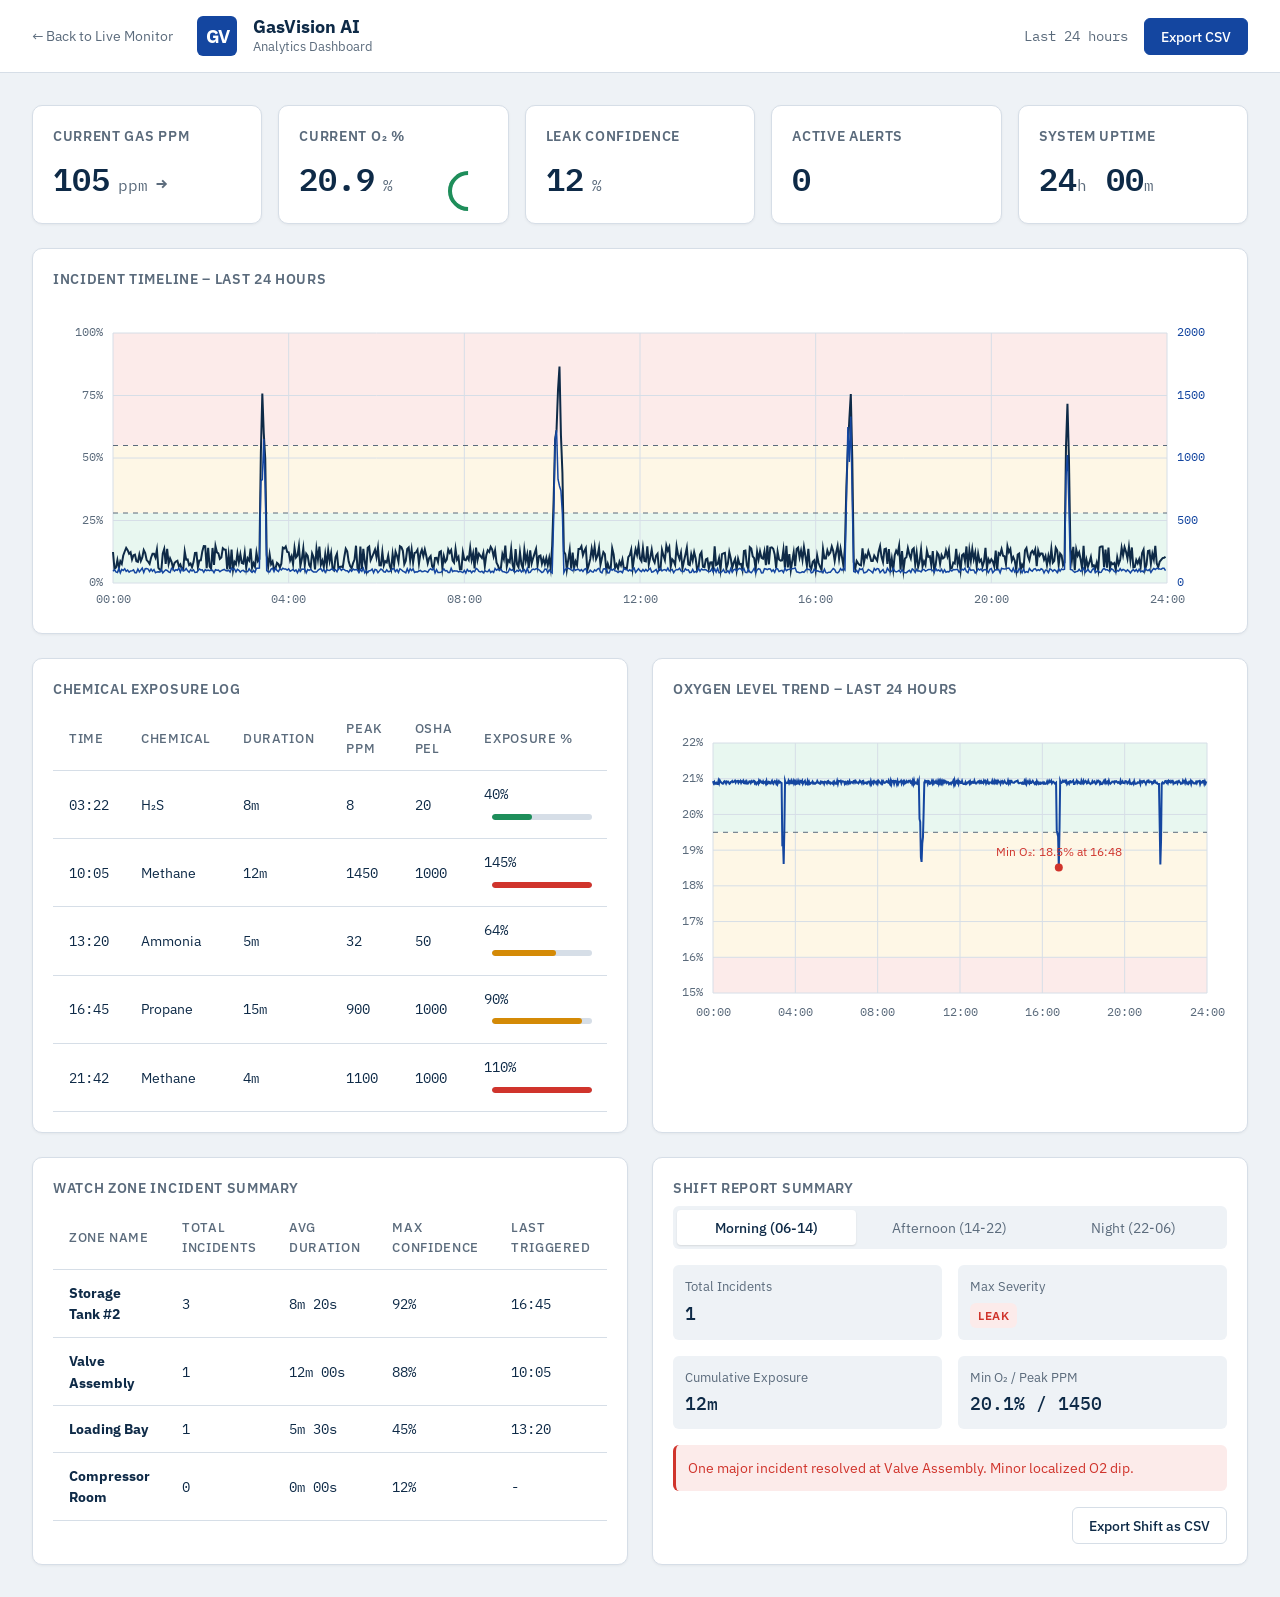
==== dashboard.html @ e47618e2 "Add SDS Chemical Inventory, Oxygen Monitor with auto-correlation, and Analytics Dashboard" ====
<!DOCTYPE html>
<html lang="en">
<head>
    <meta charset="UTF-8">
    <meta name="viewport" content="width=device-width, initial-scale=1.0">
    <title>Analytics Dashboard - GasVision AI</title>
    <link href="https://fonts.googleapis.com/css2?family=IBM+Plex+Mono:wght@400;500;600&family=IBM+Plex+Sans:wght@400;500;600;700&display=swap" rel="stylesheet">
    <style>
        :root {
            --bg: #EEF2F6;
            --panel: #FFFFFF;
            --panel-hover: #F8FAFC;
            --ink: #0E2A47;
            --muted: #5B6B7C;
            --border: #D6DEE7;
            --brand: #1446A0;
            --safe: #1E8E5A;
            --safe-bg: #E8F7F0;
            --warning: #D48A06;
            --warning-bg: #FEF7E6;
            --leak: #D0342C;
            --leak-bg: #FCEBEA;
            --font-main: 'IBM Plex Sans', -apple-system, BlinkMacSystemFont, "Segoe UI", Roboto, Helvetica, Arial, sans-serif;
            --font-mono: 'IBM Plex Mono', ui-monospace, SFMono-Regular, Menlo, Monaco, Consolas, "Liberation Mono", "Courier New", monospace;
            --radius-sm: 6px;
            --radius-md: 10px;
        }

        @media (prefers-color-scheme: dark) {
            :root {
                --bg: #0C131D;
                --panel: #141E2C;
                --panel-hover: #1A273A;
                --ink: #E2E8F0;
                --muted: #8EA0B4;
                --border: #233448;
                --brand: #2D72E2;
                --safe: #27C27E;
                --safe-bg: rgba(39, 194, 126, 0.1);
                --warning: #F59E0B;
                --warning-bg: rgba(245, 158, 11, 0.1);
                --leak: #EF4444;
                --leak-bg: rgba(239, 68, 68, 0.1);
            }
        }

        [hidden] {
            display: none !important;
        }

        * {
            box-sizing: border-box;
            margin: 0;
            padding: 0;
        }

        body {
            font-family: var(--font-main);
            background-color: var(--bg);
            color: var(--ink);
            line-height: 1.5;
            -webkit-font-smoothing: antialiased;
        }

        header {
            background-color: var(--panel);
            border-bottom: 1px solid var(--border);
            padding: 1rem 2rem;
            display: flex;
            align-items: center;
            justify-content: space-between;
            position: sticky;
            top: 0;
            z-index: 100;
        }

        .header-left {
            display: flex;
            align-items: center;
            gap: 1.5rem;
        }

        .back-link {
            color: var(--muted);
            text-decoration: none;
            font-size: 0.9rem;
            display: flex;
            align-items: center;
            gap: 0.5rem;
            transition: color 0.2s;
        }

        .back-link:hover {
            color: var(--ink);
        }

        .brand-section {
            display: flex;
            align-items: center;
            gap: 1rem;
        }

        .logo-square {
            width: 40px;
            height: 40px;
            background-color: var(--brand);
            color: white;
            border-radius: var(--radius-sm);
            display: flex;
            align-items: center;
            justify-content: center;
            font-weight: 700;
            font-size: 1.2rem;
            letter-spacing: -1px;
        }

        .brand-titles {
            display: flex;
            flex-direction: column;
        }

        .brand-title {
            font-weight: 700;
            font-size: 1.1rem;
            line-height: 1.2;
        }

        .brand-subtitle {
            font-size: 0.8rem;
            color: var(--muted);
        }

        .header-right {
            display: flex;
            align-items: center;
            gap: 1rem;
        }

        .date-range {
            font-family: var(--font-mono);
            font-size: 0.9rem;
            color: var(--muted);
        }

        .btn {
            background-color: var(--panel);
            border: 1px solid var(--border);
            color: var(--ink);
            padding: 0.5rem 1rem;
            border-radius: var(--radius-sm);
            font-family: var(--font-main);
            font-size: 0.9rem;
            font-weight: 500;
            cursor: pointer;
            transition: all 0.2s;
            display: inline-flex;
            align-items: center;
            gap: 0.5rem;
        }

        .btn:hover {
            background-color: var(--panel-hover);
        }

        .btn-primary {
            background-color: var(--brand);
            border-color: var(--brand);
            color: white;
        }

        .btn-primary:hover {
            background-color: #103B87;
        }

        main {
            padding: 2rem;
            max-width: 1600px;
            margin: 0 auto;
            display: flex;
            flex-direction: column;
            gap: 1.5rem;
        }

        .summary-cards-row {
            display: flex;
            flex-wrap: wrap;
            gap: 1rem;
        }

        .card {
            background-color: var(--panel);
            border: 1px solid var(--border);
            border-radius: var(--radius-md);
            padding: 1.25rem;
            box-shadow: 0 1px 3px rgba(0,0,0,0.05);
            flex: 1;
            min-width: 200px;
        }

        .card-title {
            font-size: 0.85rem;
            text-transform: uppercase;
            letter-spacing: 0.05em;
            color: var(--muted);
            font-weight: 600;
            margin-bottom: 0.5rem;
            display: flex;
            justify-content: space-between;
            align-items: center;
        }

        .card-value {
            font-family: var(--font-mono);
            font-size: 2rem;
            font-weight: 600;
            display: flex;
            align-items: baseline;
            gap: 0.5rem;
        }

        .card-unit {
            font-size: 1rem;
            color: var(--muted);
            font-weight: 400;
        }

        .trend-icon {
            font-size: 1.2rem;
        }
        
        .trend-up { color: var(--leak); }
        .trend-down { color: var(--safe); }
        .trend-flat { color: var(--muted); }

        .gauge-container {
            width: 40px;
            height: 20px;
            position: relative;
            display: inline-block;
            margin-left: auto;
        }

        .gauge-arc {
            width: 100%;
            height: 200%;
            border-radius: 50%;
            border: 4px solid var(--border);
            border-bottom-color: transparent;
            border-right-color: transparent;
            transform: rotate(-45deg);
            position: absolute;
            top: 0;
            left: 0;
            box-sizing: border-box;
        }

        .gauge-fill {
            width: 100%;
            height: 200%;
            border-radius: 50%;
            border: 4px solid var(--safe);
            border-bottom-color: transparent;
            border-right-color: transparent;
            transform: rotate(-45deg);
            position: absolute;
            top: 0;
            left: 0;
            box-sizing: border-box;
            transition: transform 1s ease-out;
        }

        .chart-card {
            width: 100%;
            flex: none;
        }

        .chart-header {
            display: flex;
            justify-content: space-between;
            align-items: center;
            margin-bottom: 1rem;
        }

        .chart-container {
            width: 100%;
            height: 300px;
            position: relative;
        }

        canvas {
            display: block;
            width: 100%;
            height: 100%;
        }

        .grid-layout {
            display: grid;
            grid-template-columns: 1fr 1fr;
            gap: 1.5rem;
        }

        @media (max-width: 980px) {
            .grid-layout {
                grid-template-columns: 1fr;
            }
            .summary-cards-row {
                flex-direction: column;
            }
            .header-left {
                flex-direction: column;
                align-items: flex-start;
                gap: 0.5rem;
            }
        }

        table {
            width: 100%;
            border-collapse: collapse;
            font-size: 0.9rem;
        }

        th, td {
            padding: 0.75rem 1rem;
            text-align: left;
            border-bottom: 1px solid var(--border);
        }

        th {
            color: var(--muted);
            font-weight: 500;
            font-size: 0.8rem;
            text-transform: uppercase;
            letter-spacing: 0.05em;
        }

        td {
            font-family: var(--font-mono);
        }

        .table-font-sans {
            font-family: var(--font-main);
        }

        .badge {
            display: inline-flex;
            align-items: center;
            padding: 0.2rem 0.5rem;
            border-radius: var(--radius-sm);
            font-size: 0.75rem;
            font-weight: 600;
            font-family: var(--font-main);
            letter-spacing: 0.05em;
        }

        .badge-safe { background-color: var(--safe-bg); color: var(--safe); }
        .badge-warning { background-color: var(--warning-bg); color: var(--warning); }
        .badge-leak { background-color: var(--leak-bg); color: var(--leak); }

        .progress-bar-container {
            width: 100px;
            height: 6px;
            background-color: var(--border);
            border-radius: 3px;
            overflow: hidden;
            display: inline-block;
            vertical-align: middle;
            margin-left: 0.5rem;
        }

        .progress-bar-fill {
            height: 100%;
            border-radius: 3px;
        }

        .tabs {
            display: flex;
            background-color: var(--bg);
            padding: 0.25rem;
            border-radius: var(--radius-sm);
            margin-bottom: 1rem;
            gap: 0.25rem;
        }

        .tab-btn {
            flex: 1;
            background: transparent;
            border: none;
            padding: 0.5rem;
            font-family: var(--font-main);
            font-size: 0.9rem;
            color: var(--muted);
            cursor: pointer;
            border-radius: calc(var(--radius-sm) - 2px);
            transition: all 0.2s;
        }

        .tab-btn.active {
            background-color: var(--panel);
            color: var(--ink);
            box-shadow: 0 1px 2px rgba(0,0,0,0.1);
            font-weight: 500;
        }

        .shift-stats {
            display: grid;
            grid-template-columns: repeat(2, 1fr);
            gap: 1rem;
            margin-bottom: 1rem;
        }

        .shift-stat-item {
            background-color: var(--bg);
            padding: 0.75rem;
            border-radius: var(--radius-sm);
        }

        .shift-stat-label {
            font-size: 0.8rem;
            color: var(--muted);
            margin-bottom: 0.25rem;
        }

        .shift-stat-val {
            font-family: var(--font-mono);
            font-size: 1.1rem;
            font-weight: 500;
        }

        .shift-summary-text {
            font-size: 0.9rem;
            color: var(--muted);
            margin-bottom: 1rem;
            padding: 0.75rem;
            background-color: var(--safe-bg);
            color: var(--safe);
            border-radius: var(--radius-sm);
            border-left: 3px solid var(--safe);
        }

    </style>
</head>
<body>
    <header>
        <div class="header-left">
            <a href="index.html" class="back-link">← Back to Live Monitor</a>
            <div class="brand-section">
                <div class="logo-square">GV</div>
                <div class="brand-titles">
                    <div class="brand-title">GasVision AI</div>
                    <div class="brand-subtitle">Analytics Dashboard</div>
                </div>
            </div>
        </div>
        <div class="header-right">
            <span class="date-range">Last 24 hours</span>
            <button class="btn btn-primary" onclick="exportData()">Export CSV</button>
        </div>
    </header>

    <main>
        <!-- A) TOP SUMMARY CARDS ROW -->
        <div class="summary-cards-row">
            <div class="card">
                <div class="card-title">Current Gas PPM</div>
                <div class="card-value" id="val-ppm">
                    <span class="num" data-target="105">0</span>
                    <span class="card-unit">ppm</span>
                    <span class="trend-icon trend-flat" id="trend-ppm">→</span>
                </div>
            </div>
            <div class="card">
                <div class="card-title">Current O₂ %</div>
                <div class="card-value" id="val-o2">
                    <span class="num" data-target="20.9" data-decimals="1">0.0</span>
                    <span class="card-unit">%</span>
                    <div class="gauge-container">
                        <div class="gauge-arc"></div>
                        <div class="gauge-fill" id="gauge-o2"></div>
                    </div>
                </div>
            </div>
            <div class="card">
                <div class="card-title">Leak Confidence</div>
                <div class="card-value" id="val-conf">
                    <span class="num" data-target="12">0</span>
                    <span class="card-unit">%</span>
                </div>
            </div>
            <div class="card">
                <div class="card-title">Active Alerts</div>
                <div class="card-value">
                    <span class="num" data-target="0">0</span>
                </div>
            </div>
            <div class="card">
                <div class="card-title">System Uptime</div>
                <div class="card-value">
                    <span>24<span class="card-unit">h</span> 00<span class="card-unit">m</span></span>
                </div>
            </div>
        </div>

        <!-- B) INCIDENT TIMELINE CHART -->
        <div class="card chart-card">
            <div class="chart-header">
                <div class="card-title">Incident Timeline – Last 24 Hours</div>
            </div>
            <div class="chart-container">
                <canvas id="timelineChart"></canvas>
            </div>
        </div>

        <div class="grid-layout">
            <!-- C) CHEMICAL EXPOSURE TRACKER -->
            <div class="card">
                <div class="card-title">Chemical Exposure Log</div>
                <div style="overflow-x: auto;">
                    <table id="exposureTable">
                        <thead>
                            <tr>
                                <th>Time</th>
                                <th>Chemical</th>
                                <th>Duration</th>
                                <th>Peak PPM</th>
                                <th>OSHA PEL</th>
                                <th>Exposure %</th>
                                <th>Status</th>
                            </tr>
                        </thead>
                        <tbody>
                            <!-- Generated via JS -->
                        </tbody>
                    </table>
                </div>
            </div>

            <!-- D) OXYGEN LEVEL TREND -->
            <div class="card">
                <div class="chart-header">
                    <div class="card-title">Oxygen Level Trend – Last 24 Hours</div>
                </div>
                <div class="chart-container">
                    <canvas id="o2Chart"></canvas>
                </div>
            </div>
        </div>

        <div class="grid-layout">
            <!-- E) ZONE ACTIVITY SUMMARY -->
            <div class="card">
                <div class="card-title">Watch Zone Incident Summary</div>
                <div style="overflow-x: auto;">
                    <table id="zoneTable">
                        <thead>
                            <tr>
                                <th>Zone Name</th>
                                <th>Total Incidents</th>
                                <th>Avg Duration</th>
                                <th>Max Confidence</th>
                                <th>Last Triggered</th>
                            </tr>
                        </thead>
                        <tbody>
                            <!-- Generated via JS -->
                        </tbody>
                    </table>
                </div>
            </div>

            <!-- F) SHIFT SUMMARY / REPORT -->
            <div class="card">
                <div class="card-title">Shift Report Summary</div>
                <div class="tabs" id="shiftTabs">
                    <button class="tab-btn active" data-tab="morning">Morning (06-14)</button>
                    <button class="tab-btn" data-tab="afternoon">Afternoon (14-22)</button>
                    <button class="tab-btn" data-tab="night">Night (22-06)</button>
                </div>
                
                <div id="shiftContent">
                    <!-- Updated via JS -->
                </div>
                
                <div style="margin-top: 1rem; text-align: right;">
                    <button class="btn" onclick="exportData()">Export Shift as CSV</button>
                </div>
            </div>
        </div>
    </main>

    <script>
        // --- Theme Helpers ---
        function getCssVar(name) {
            return getComputedStyle(document.documentElement).getPropertyValue(name).trim();
        }

        // --- Data Generation ---
        const POINTS = 720; // 24 hours * 60 mins / 2 mins
        const timelineData = [];
        
        // Incident spikes (start index, length)
        const incidents = [
            { start: 100, length: 5 }, // ~03:20
            { start: 300, length: 8 }, // ~10:00
            { start: 500, length: 6 }, // ~16:40
            { start: 650, length: 4 }  // ~21:40
        ];

        let basePPM = 100;
        let baseO2 = 20.9;
        let baseConf = 5;

        for (let i = 0; i < POINTS; i++) {
            // Add noise
            let ppm = basePPM + (Math.random() * 40 - 20);
            let o2 = baseO2 + (Math.random() * 0.1 - 0.05);
            let conf = baseConf + (Math.random() * 10);
            
            // Apply incidents
            for (let inc of incidents) {
                if (i >= inc.start && i < inc.start + inc.length) {
                    let progress = (i - inc.start) / inc.length;
                    // Bell curve-ish shape
                    let intensity = Math.sin(progress * Math.PI);
                    
                    ppm += intensity * (700 + Math.random() * 800);
                    conf += intensity * (50 + Math.random() * 30);
                    o2 -= intensity * (1.5 + Math.random() * 1.5);
                }
            }
            
            // Cap values
            conf = Math.max(0, Math.min(100, conf));
            o2 = Math.max(15, Math.min(22, o2));
            ppm = Math.max(0, ppm);
            
            timelineData.push({ i, ppm, o2, conf });
        }

        // --- Number Animation ---
        function animateNumbers() {
            const elements = document.querySelectorAll('.num');
            elements.forEach(el => {
                const target = parseFloat(el.getAttribute('data-target'));
                const decimals = parseInt(el.getAttribute('data-decimals') || 0);
                const duration = 1500;
                const start = performance.now();

                function update(now) {
                    const elapsed = now - start;
                    const progress = Math.min(elapsed / duration, 1);
                    
                    // Easing easeOutQuart
                    const ease = 1 - Math.pow(1 - progress, 4);
                    
                    const current = (target * ease).toFixed(decimals);
                    el.textContent = current;
                    
                    if (progress < 1) {
                        requestAnimationFrame(update);
                    } else {
                        el.textContent = target.toFixed(decimals);
                        
                        // Update dynamic gauge
                        if (el.parentNode.id === 'val-o2') {
                            const o2fill = document.getElementById('gauge-o2');
                            // O2 range ~ 0-25%. 0% is -45deg, 25% is 135deg (180deg range)
                            // 20.9 is ~ 105deg
                            let deg = -45 + (target / 25) * 180;
                            o2fill.style.transform = `rotate(${deg}deg)`;
                            if (target >= 19.5) o2fill.style.borderColor = getCssVar('--safe');
                            else if (target >= 16) o2fill.style.borderColor = getCssVar('--warning');
                            else o2fill.style.borderColor = getCssVar('--leak');
                        }
                    }
                }
                requestAnimationFrame(update);
            });
        }

        // --- Canvas Drawing Utilities ---
        function setupCanvas(canvasId) {
            const canvas = document.getElementById(canvasId);
            const ctx = canvas.getContext('2d');
            
            // Handle high DPI displays
            const dpr = window.devicePixelRatio || 1;
            const rect = canvas.parentNode.getBoundingClientRect();
            
            canvas.width = rect.width * dpr;
            canvas.height = rect.height * dpr;
            ctx.scale(dpr, dpr);
            
            return { ctx, width: rect.width, height: rect.height };
        }

        // --- Draw Timeline Chart ---
        function drawTimeline() {
            const { ctx, width, height } = setupCanvas('timelineChart');
            
            const margin = { top: 20, right: 60, bottom: 30, left: 60 };
            const drawWidth = width - margin.left - margin.right;
            const drawHeight = height - margin.top - margin.bottom;
            
            const c_border = getCssVar('--border');
            const c_muted = getCssVar('--muted');
            const c_ink = getCssVar('--ink');
            
            ctx.clearRect(0, 0, width, height);
            
            // Draw Threshold Backgrounds for Confidence
            // 0-28% Safe, 28-55% Warning, 55-100% Leak
            // Map 0-100 to drawHeight
            const yMapConf = val => margin.top + drawHeight - (val / 100 * drawHeight);
            
            ctx.fillStyle = getCssVar('--safe-bg');
            ctx.fillRect(margin.left, yMapConf(28), drawWidth, drawHeight - (yMapConf(28) - margin.top));
            
            ctx.fillStyle = getCssVar('--warning-bg');
            ctx.fillRect(margin.left, yMapConf(55), drawWidth, yMapConf(28) - yMapConf(55));
            
            ctx.fillStyle = getCssVar('--leak-bg');
            ctx.fillRect(margin.left, yMapConf(100), drawWidth, yMapConf(55) - yMapConf(100));

            // Grid and Axes
            ctx.strokeStyle = c_border;
            ctx.lineWidth = 1;
            ctx.beginPath();
            
            // X-axis (every 4 hours = 120 points)
            ctx.fillStyle = c_muted;
            ctx.font = `12px ${getCssVar('--font-mono')}`;
            ctx.textAlign = 'center';
            for(let i=0; i<=POINTS; i+=120) {
                let x = margin.left + (i / POINTS) * drawWidth;
                ctx.moveTo(x, margin.top);
                ctx.lineTo(x, height - margin.bottom);
                
                let hours = Math.floor((i / 30));
                let timeStr = `${hours.toString().padStart(2, '0')}:00`;
                ctx.fillText(timeStr, x, height - 10);
            }
            
            // Y-axis (Confidence)
            ctx.textAlign = 'right';
            ctx.textBaseline = 'middle';
            for(let v=0; v<=100; v+=25) {
                let y = yMapConf(v);
                ctx.moveTo(margin.left, y);
                ctx.lineTo(width - margin.right, y);
                ctx.fillText(`${v}%`, margin.left - 10, y);
            }
            ctx.stroke();

            // Threshold dashed lines
            ctx.setLineDash([5, 5]);
            ctx.beginPath();
            ctx.moveTo(margin.left, yMapConf(28)); ctx.lineTo(width - margin.right, yMapConf(28));
            ctx.moveTo(margin.left, yMapConf(55)); ctx.lineTo(width - margin.right, yMapConf(55));
            ctx.strokeStyle = getCssVar('--muted');
            ctx.stroke();
            ctx.setLineDash([]);

            // Draw Lines
            const xMap = i => margin.left + (i / POINTS) * drawWidth;
            const yMapPPM = val => margin.top + drawHeight - ((val / 2000) * drawHeight);
            
            // Confidence Line (Primary)
            ctx.beginPath();
            ctx.strokeStyle = c_ink;
            ctx.lineWidth = 2;
            for(let i=0; i<POINTS; i++) {
                let x = xMap(i);
                let y = yMapConf(timelineData[i].conf);
                if(i===0) ctx.moveTo(x, y);
                else ctx.lineTo(x, y);
            }
            ctx.stroke();

            // PPM Line (Secondary - Cyan/Brand)
            ctx.beginPath();
            ctx.strokeStyle = getCssVar('--brand');
            ctx.lineWidth = 1.5;
            for(let i=0; i<POINTS; i++) {
                let x = xMap(i);
                let y = yMapPPM(timelineData[i].ppm);
                if(i===0) ctx.moveTo(x, y);
                else ctx.lineTo(x, y);
            }
            ctx.stroke();

            // Right Axis Labels for PPM
            ctx.fillStyle = getCssVar('--brand');
            ctx.textAlign = 'left';
            for(let v=0; v<=2000; v+=500) {
                let y = yMapPPM(v);
                ctx.fillText(`${v}`, width - margin.right + 10, y);
            }
        }

        // --- Draw O2 Trend Chart ---
        function drawO2Chart() {
            const { ctx, width, height } = setupCanvas('o2Chart');
            
            const margin = { top: 20, right: 20, bottom: 30, left: 40 };
            const drawWidth = width - margin.left - margin.right;
            const drawHeight = height - margin.top - margin.bottom;
            
            const c_border = getCssVar('--border');
            const c_muted = getCssVar('--muted');
            
            ctx.clearRect(0, 0, width, height);
            
            // O2 yMap: 15 to 22
            const yMapO2 = val => margin.top + drawHeight - ((val - 15) / 7 * drawHeight);
            
            // Background bands
            ctx.fillStyle = getCssVar('--safe-bg');
            ctx.fillRect(margin.left, yMapO2(22), drawWidth, yMapO2(19.5) - yMapO2(22));
            
            ctx.fillStyle = getCssVar('--warning-bg');
            ctx.fillRect(margin.left, yMapO2(19.5), drawWidth, yMapO2(16) - yMapO2(19.5));
            
            ctx.fillStyle = getCssVar('--leak-bg');
            ctx.fillRect(margin.left, yMapO2(16), drawWidth, drawHeight - (yMapO2(16) - margin.top));

            // Axes
            ctx.strokeStyle = c_border;
            ctx.lineWidth = 1;
            ctx.beginPath();
            
            ctx.fillStyle = c_muted;
            ctx.font = `12px ${getCssVar('--font-mono')}`;
            ctx.textAlign = 'right';
            ctx.textBaseline = 'middle';
            
            for(let v=15; v<=22; v+=1) {
                let y = yMapO2(v);
                ctx.moveTo(margin.left, y);
                ctx.lineTo(width - margin.right, y);
                ctx.fillText(`${v}%`, margin.left - 10, y);
            }
            
            ctx.textAlign = 'center';
            for(let i=0; i<=POINTS; i+=120) {
                let x = margin.left + (i / POINTS) * drawWidth;
                ctx.moveTo(x, margin.top);
                ctx.lineTo(x, height - margin.bottom);
                let hours = Math.floor((i / 30));
                let timeStr = `${hours.toString().padStart(2, '0')}:00`;
                ctx.fillText(timeStr, x, height - 10);
            }
            ctx.stroke();

            // Dashed lines
            ctx.setLineDash([5, 5]);
            ctx.beginPath();
            ctx.moveTo(margin.left, yMapO2(19.5)); ctx.lineTo(width - margin.right, yMapO2(19.5));
            ctx.moveTo(margin.left, yMapO2(23.5)); ctx.lineTo(width - margin.right, yMapO2(23.5)); // Note: 23.5 is off chart top
            ctx.strokeStyle = c_muted;
            ctx.stroke();
            ctx.setLineDash([]);

            // Draw Line
            let minO2 = 100;
            let minO2Index = 0;

            ctx.beginPath();
            ctx.strokeStyle = getCssVar('--brand'); // Use brand color or a specific blue
            ctx.lineWidth = 2;
            const xMap = i => margin.left + (i / POINTS) * drawWidth;
            for(let i=0; i<POINTS; i++) {
                let x = xMap(i);
                let y = yMapO2(timelineData[i].o2);
                
                if (timelineData[i].o2 < minO2) {
                    minO2 = timelineData[i].o2;
                    minO2Index = i;
                }

                if(i===0) ctx.moveTo(x, y);
                else ctx.lineTo(x, y);
            }
            ctx.stroke();

            // Annotation for Min O2
            let minX = xMap(minO2Index);
            let minY = yMapO2(minO2);
            ctx.fillStyle = getCssVar('--leak');
            ctx.beginPath();
            ctx.arc(minX, minY, 4, 0, Math.PI * 2);
            ctx.fill();
            
            ctx.font = `12px ${getCssVar('--font-main')}`;
            let timeH = Math.floor(minO2Index / 30).toString().padStart(2, '0');
            let timeM = ((minO2Index % 30) * 2).toString().padStart(2, '0');
            ctx.fillText(`Min O₂: ${minO2.toFixed(1)}% at ${timeH}:${timeM}`, minX, minY - 15);
        }

        // --- Populate Tables ---
        function populateTables() {
            // Exposure Table
            const exposureData = [
                { t: '10:05', chem: 'Methane', dur: '12m', peak: 1450, pel: 1000, exp: 145 },
                { t: '13:20', chem: 'Ammonia', dur: '5m', peak: 32, pel: 50, exp: 64 },
                { t: '16:45', chem: 'Propane', dur: '15m', peak: 900, pel: 1000, exp: 90 },
                { t: '03:22', chem: 'H₂S', dur: '8m', peak: 8, pel: 20, exp: 40 },
                { t: '21:42', chem: 'Methane', dur: '4m', peak: 1100, pel: 1000, exp: 110 }
            ].sort((a,b) => a.t.localeCompare(b.t));

            const expTbody = document.querySelector('#exposureTable tbody');
            exposureData.forEach(d => {
                let statClass = d.exp > 100 ? 'badge-leak' : 'badge-safe';
                let statText = d.exp > 100 ? 'EXCEEDED' : 'WITHIN LIMITS';
                
                let barColor = getCssVar('--safe');
                if(d.exp >= 50 && d.exp <= 100) barColor = getCssVar('--warning');
                if(d.exp > 100) barColor = getCssVar('--leak');
                
                let barWidth = Math.min(d.exp, 100);

                let row = `<tr>
                    <td>${d.t}</td>
                    <td class="table-font-sans">${d.chem}</td>
                    <td>${d.dur}</td>
                    <td>${d.peak}</td>
                    <td>${d.pel}</td>
                    <td>
                        ${d.exp}%
                        <div class="progress-bar-container">
                            <div class="progress-bar-fill" style="width: ${barWidth}%; background-color: ${barColor}"></div>
                        </div>
                    </td>
                    <td><span class="badge ${statClass}">${statText}</span></td>
                </tr>`;
                expTbody.insertAdjacentHTML('beforeend', row);
            });

            // Zone Table
            const zoneData = [
                { name: 'Storage Tank #2', inc: 3, dur: '8m 20s', conf: '92%', last: '16:45' },
                { name: 'Valve Assembly', inc: 1, dur: '12m 00s', conf: '88%', last: '10:05' },
                { name: 'Loading Bay', inc: 1, dur: '5m 30s', conf: '45%', last: '13:20' },
                { name: 'Compressor Room', inc: 0, dur: '0m 00s', conf: '12%', last: '-' }
            ];

            const zoneTbody = document.querySelector('#zoneTable tbody');
            zoneData.forEach(d => {
                let row = `<tr>
                    <td class="table-font-sans"><strong>${d.name}</strong></td>
                    <td>${d.inc}</td>
                    <td>${d.dur}</td>
                    <td>${d.conf}</td>
                    <td>${d.last}</td>
                </tr>`;
                zoneTbody.insertAdjacentHTML('beforeend', row);
            });
        }

        // --- Shift Summary Logic ---
        const shiftData = {
            morning: { inc: 1, sev: 'LEAK', ext: '12m', minO2: '20.1%', peak: '1450', stat: 'One major incident resolved at Valve Assembly. Minor localized O2 dip.' },
            afternoon: { inc: 2, sev: 'WARNING', ext: '20m', minO2: '19.8%', peak: '900', stat: 'Multiple minor warnings, non-critical limits. Maintained standard operations.' },
            night: { inc: 2, sev: 'LEAK', ext: '12m', minO2: '18.9%', peak: '1100', stat: 'Two incidents logged. Storage Tank #2 triggered critical alarms at 03:22.' }
        };

        function renderShift(tabId) {
            const data = shiftData[tabId];
            let badgeCls = data.sev === 'LEAK' ? 'badge-leak' : (data.sev === 'WARNING' ? 'badge-warning' : 'badge-safe');
            
            const content = `
                <div class="shift-stats">
                    <div class="shift-stat-item">
                        <div class="shift-stat-label">Total Incidents</div>
                        <div class="shift-stat-val">${data.inc}</div>
                    </div>
                    <div class="shift-stat-item">
                        <div class="shift-stat-label">Max Severity</div>
                        <div class="shift-stat-val"><span class="badge ${badgeCls}">${data.sev}</span></div>
                    </div>
                    <div class="shift-stat-item">
                        <div class="shift-stat-label">Cumulative Exposure</div>
                        <div class="shift-stat-val">${data.ext}</div>
                    </div>
                    <div class="shift-stat-item">
                        <div class="shift-stat-label">Min O₂ / Peak PPM</div>
                        <div class="shift-stat-val">${data.minO2} / ${data.peak}</div>
                    </div>
                </div>
                <div class="shift-summary-text ${data.sev === 'LEAK' ? 'badge-leak' : ''}" style="${data.sev === 'LEAK' ? 'background: var(--leak-bg); color: var(--leak); border-color: var(--leak);' : ''}">
                    ${data.stat}
                </div>
            `;
            document.getElementById('shiftContent').innerHTML = content;
        }

        document.querySelectorAll('.tab-btn').forEach(btn => {
            btn.addEventListener('click', (e) => {
                document.querySelectorAll('.tab-btn').forEach(b => b.classList.remove('active'));
                e.target.classList.add('active');
                renderShift(e.target.getAttribute('data-tab'));
            });
        });

        // --- Export ---
        window.exportData = function() {
            let csv = "Time,Chemical,Duration,Peak PPM,OSHA PEL,Exposure %,Status\n";
            csv += "10:05,Methane,12m,1450,1000,145,EXCEEDED\n";
            csv += "13:20,Ammonia,5m,32,50,64,WITHIN LIMITS\n";
            csv += "16:45,Propane,15m,900,1000,90,WITHIN LIMITS\n";
            
            const blob = new Blob([csv], { type: 'text/csv' });
            const url = URL.createObjectURL(blob);
            const a = document.createElement('a');
            a.href = url;
            a.download = 'gasvision_export.csv';
            document.body.appendChild(a);
            a.click();
            document.body.removeChild(a);
            URL.revokeObjectURL(url);
        };

        // --- Init ---
        window.addEventListener('load', () => {
            animateNumbers();
            drawTimeline();
            drawO2Chart();
            populateTables();
            renderShift('morning');
        });

        window.addEventListener('resize', () => {
            drawTimeline();
            drawO2Chart();
        });

    </script>
</body>
</html>
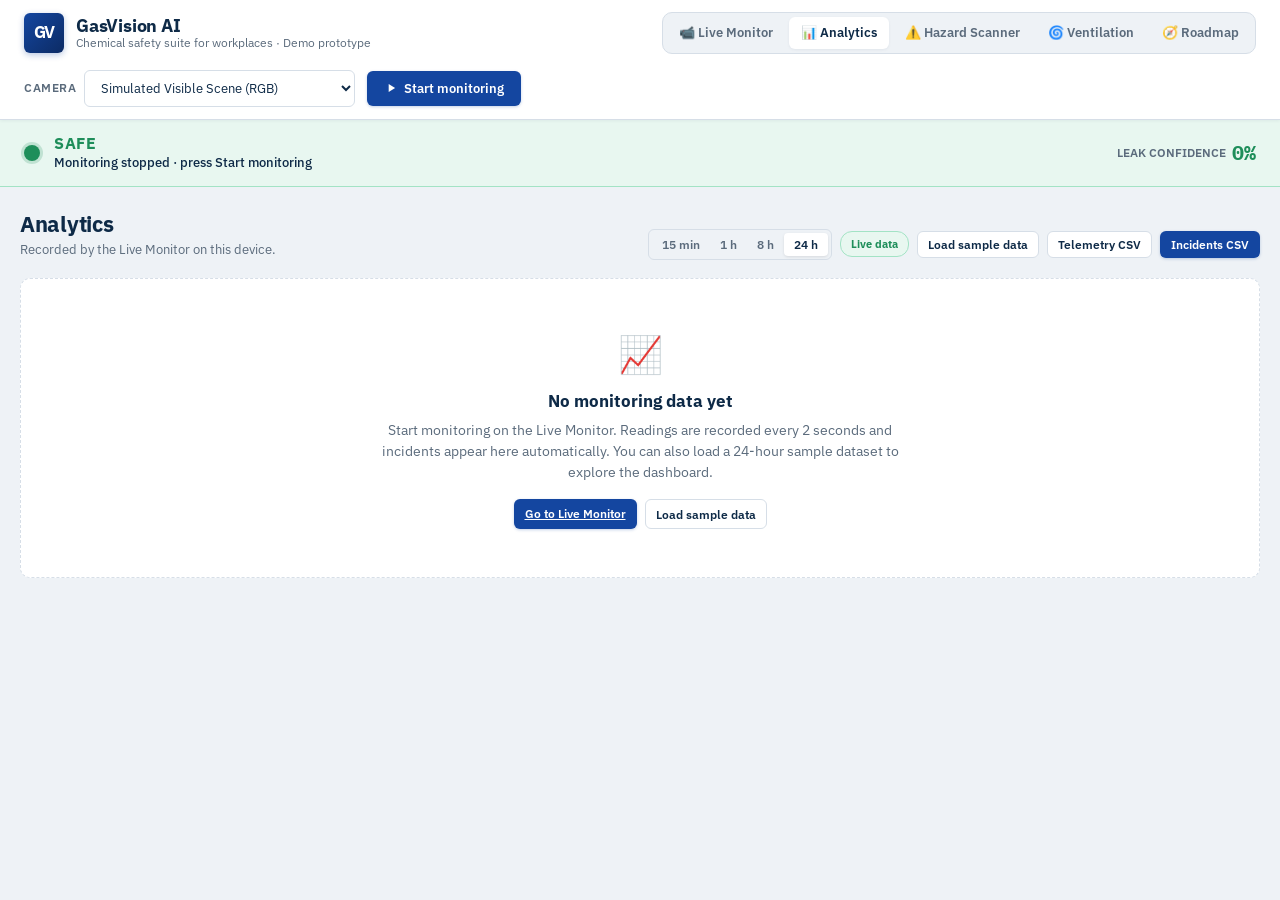
==== commit c186d772: "Split app into modules; add Hazard Scanner, Ventilation Planner and detector self-test - Merge the A" ====
--- a/dashboard.html
+++ b/dashboard.html
@@ -1,1038 +1,12 @@
 <!DOCTYPE html>
 <html lang="en">
 <head>
-    <meta charset="UTF-8">
-    <meta name="viewport" content="width=device-width, initial-scale=1.0">
-    <title>Analytics Dashboard - GasVision AI</title>
-    <link href="https://fonts.googleapis.com/css2?family=IBM+Plex+Mono:wght@400;500;600&family=IBM+Plex+Sans:wght@400;500;600;700&display=swap" rel="stylesheet">
-    <style>
-        :root {
-            --bg: #EEF2F6;
-            --panel: #FFFFFF;
-            --panel-hover: #F8FAFC;
-            --ink: #0E2A47;
-            --muted: #5B6B7C;
-            --border: #D6DEE7;
-            --brand: #1446A0;
-            --safe: #1E8E5A;
-            --safe-bg: #E8F7F0;
-            --warning: #D48A06;
-            --warning-bg: #FEF7E6;
-            --leak: #D0342C;
-            --leak-bg: #FCEBEA;
-            --font-main: 'IBM Plex Sans', -apple-system, BlinkMacSystemFont, "Segoe UI", Roboto, Helvetica, Arial, sans-serif;
-            --font-mono: 'IBM Plex Mono', ui-monospace, SFMono-Regular, Menlo, Monaco, Consolas, "Liberation Mono", "Courier New", monospace;
-            --radius-sm: 6px;
-            --radius-md: 10px;
-        }
-
-        @media (prefers-color-scheme: dark) {
-            :root {
-                --bg: #0C131D;
-                --panel: #141E2C;
-                --panel-hover: #1A273A;
-                --ink: #E2E8F0;
-                --muted: #8EA0B4;
-                --border: #233448;
-                --brand: #2D72E2;
-                --safe: #27C27E;
-                --safe-bg: rgba(39, 194, 126, 0.1);
-                --warning: #F59E0B;
-                --warning-bg: rgba(245, 158, 11, 0.1);
-                --leak: #EF4444;
-                --leak-bg: rgba(239, 68, 68, 0.1);
-            }
-        }
-
-        [hidden] {
-            display: none !important;
-        }
-
-        * {
-            box-sizing: border-box;
-            margin: 0;
-            padding: 0;
-        }
-
-        body {
-            font-family: var(--font-main);
-            background-color: var(--bg);
-            color: var(--ink);
-            line-height: 1.5;
-            -webkit-font-smoothing: antialiased;
-        }
-
-        header {
-            background-color: var(--panel);
-            border-bottom: 1px solid var(--border);
-            padding: 1rem 2rem;
-            display: flex;
-            align-items: center;
-            justify-content: space-between;
-            position: sticky;
-            top: 0;
-            z-index: 100;
-        }
-
-        .header-left {
-            display: flex;
-            align-items: center;
-            gap: 1.5rem;
-        }
-
-        .back-link {
-            color: var(--muted);
-            text-decoration: none;
-            font-size: 0.9rem;
-            display: flex;
-            align-items: center;
-            gap: 0.5rem;
-            transition: color 0.2s;
-        }
-
-        .back-link:hover {
-            color: var(--ink);
-        }
-
-        .brand-section {
-            display: flex;
-            align-items: center;
-            gap: 1rem;
-        }
-
-        .logo-square {
-            width: 40px;
-            height: 40px;
-            background-color: var(--brand);
-            color: white;
-            border-radius: var(--radius-sm);
-            display: flex;
-            align-items: center;
-            justify-content: center;
-            font-weight: 700;
-            font-size: 1.2rem;
-            letter-spacing: -1px;
-        }
-
-        .brand-titles {
-            display: flex;
-            flex-direction: column;
-        }
-
-        .brand-title {
-            font-weight: 700;
-            font-size: 1.1rem;
-            line-height: 1.2;
-        }
-
-        .brand-subtitle {
-            font-size: 0.8rem;
-            color: var(--muted);
-        }
-
-        .header-right {
-            display: flex;
-            align-items: center;
-            gap: 1rem;
-        }
-
-        .date-range {
-            font-family: var(--font-mono);
-            font-size: 0.9rem;
-            color: var(--muted);
-        }
-
-        .btn {
-            background-color: var(--panel);
-            border: 1px solid var(--border);
-            color: var(--ink);
-            padding: 0.5rem 1rem;
-            border-radius: var(--radius-sm);
-            font-family: var(--font-main);
-            font-size: 0.9rem;
-            font-weight: 500;
-            cursor: pointer;
-            transition: all 0.2s;
-            display: inline-flex;
-            align-items: center;
-            gap: 0.5rem;
-        }
-
-        .btn:hover {
-            background-color: var(--panel-hover);
-        }
-
-        .btn-primary {
-            background-color: var(--brand);
-            border-color: var(--brand);
-            color: white;
-        }
-
-        .btn-primary:hover {
-            background-color: #103B87;
-        }
-
-        main {
-            padding: 2rem;
-            max-width: 1600px;
-            margin: 0 auto;
-            display: flex;
-            flex-direction: column;
-            gap: 1.5rem;
-        }
-
-        .summary-cards-row {
-            display: flex;
-            flex-wrap: wrap;
-            gap: 1rem;
-        }
-
-        .card {
-            background-color: var(--panel);
-            border: 1px solid var(--border);
-            border-radius: var(--radius-md);
-            padding: 1.25rem;
-            box-shadow: 0 1px 3px rgba(0,0,0,0.05);
-            flex: 1;
-            min-width: 200px;
-        }
-
-        .card-title {
-            font-size: 0.85rem;
-            text-transform: uppercase;
-            letter-spacing: 0.05em;
-            color: var(--muted);
-            font-weight: 600;
-            margin-bottom: 0.5rem;
-            display: flex;
-            justify-content: space-between;
-            align-items: center;
-        }
-
-        .card-value {
-            font-family: var(--font-mono);
-            font-size: 2rem;
-            font-weight: 600;
-            display: flex;
-            align-items: baseline;
-            gap: 0.5rem;
-        }
-
-        .card-unit {
-            font-size: 1rem;
-            color: var(--muted);
-            font-weight: 400;
-        }
-
-        .trend-icon {
-            font-size: 1.2rem;
-        }
-        
-        .trend-up { color: var(--leak); }
-        .trend-down { color: var(--safe); }
-        .trend-flat { color: var(--muted); }
-
-        .gauge-container {
-            width: 40px;
-            height: 20px;
-            position: relative;
-            display: inline-block;
-            margin-left: auto;
-        }
-
-        .gauge-arc {
-            width: 100%;
-            height: 200%;
-            border-radius: 50%;
-            border: 4px solid var(--border);
-            border-bottom-color: transparent;
-            border-right-color: transparent;
-            transform: rotate(-45deg);
-            position: absolute;
-            top: 0;
-            left: 0;
-            box-sizing: border-box;
-        }
-
-        .gauge-fill {
-            width: 100%;
-            height: 200%;
-            border-radius: 50%;
-            border: 4px solid var(--safe);
-            border-bottom-color: transparent;
-            border-right-color: transparent;
-            transform: rotate(-45deg);
-            position: absolute;
-            top: 0;
-            left: 0;
-            box-sizing: border-box;
-            transition: transform 1s ease-out;
-        }
-
-        .chart-card {
-            width: 100%;
-            flex: none;
-        }
-
-        .chart-header {
-            display: flex;
-            justify-content: space-between;
-            align-items: center;
-            margin-bottom: 1rem;
-        }
-
-        .chart-container {
-            width: 100%;
-            height: 300px;
-            position: relative;
-        }
-
-        canvas {
-            display: block;
-            width: 100%;
-            height: 100%;
-        }
-
-        .grid-layout {
-            display: grid;
-            grid-template-columns: 1fr 1fr;
-            gap: 1.5rem;
-        }
-
-        @media (max-width: 980px) {
-            .grid-layout {
-                grid-template-columns: 1fr;
-            }
-            .summary-cards-row {
-                flex-direction: column;
-            }
-            .header-left {
-                flex-direction: column;
-                align-items: flex-start;
-                gap: 0.5rem;
-            }
-        }
-
-        table {
-            width: 100%;
-            border-collapse: collapse;
-            font-size: 0.9rem;
-        }
-
-        th, td {
-            padding: 0.75rem 1rem;
-            text-align: left;
-            border-bottom: 1px solid var(--border);
-        }
-
-        th {
-            color: var(--muted);
-            font-weight: 500;
-            font-size: 0.8rem;
-            text-transform: uppercase;
-            letter-spacing: 0.05em;
-        }
-
-        td {
-            font-family: var(--font-mono);
-        }
-
-        .table-font-sans {
-            font-family: var(--font-main);
-        }
-
-        .badge {
-            display: inline-flex;
-            align-items: center;
-            padding: 0.2rem 0.5rem;
-            border-radius: var(--radius-sm);
-            font-size: 0.75rem;
-            font-weight: 600;
-            font-family: var(--font-main);
-            letter-spacing: 0.05em;
-        }
-
-        .badge-safe { background-color: var(--safe-bg); color: var(--safe); }
-        .badge-warning { background-color: var(--warning-bg); color: var(--warning); }
-        .badge-leak { background-color: var(--leak-bg); color: var(--leak); }
-
-        .progress-bar-container {
-            width: 100px;
-            height: 6px;
-            background-color: var(--border);
-            border-radius: 3px;
-            overflow: hidden;
-            display: inline-block;
-            vertical-align: middle;
-            margin-left: 0.5rem;
-        }
-
-        .progress-bar-fill {
-            height: 100%;
-            border-radius: 3px;
-        }
-
-        .tabs {
-            display: flex;
-            background-color: var(--bg);
-            padding: 0.25rem;
-            border-radius: var(--radius-sm);
-            margin-bottom: 1rem;
-            gap: 0.25rem;
-        }
-
-        .tab-btn {
-            flex: 1;
-            background: transparent;
-            border: none;
-            padding: 0.5rem;
-            font-family: var(--font-main);
-            font-size: 0.9rem;
-            color: var(--muted);
-            cursor: pointer;
-            border-radius: calc(var(--radius-sm) - 2px);
-            transition: all 0.2s;
-        }
-
-        .tab-btn.active {
-            background-color: var(--panel);
-            color: var(--ink);
-            box-shadow: 0 1px 2px rgba(0,0,0,0.1);
-            font-weight: 500;
-        }
-
-        .shift-stats {
-            display: grid;
-            grid-template-columns: repeat(2, 1fr);
-            gap: 1rem;
-            margin-bottom: 1rem;
-        }
-
-        .shift-stat-item {
-            background-color: var(--bg);
-            padding: 0.75rem;
-            border-radius: var(--radius-sm);
-        }
-
-        .shift-stat-label {
-            font-size: 0.8rem;
-            color: var(--muted);
-            margin-bottom: 0.25rem;
-        }
-
-        .shift-stat-val {
-            font-family: var(--font-mono);
-            font-size: 1.1rem;
-            font-weight: 500;
-        }
-
-        .shift-summary-text {
-            font-size: 0.9rem;
-            color: var(--muted);
-            margin-bottom: 1rem;
-            padding: 0.75rem;
-            background-color: var(--safe-bg);
-            color: var(--safe);
-            border-radius: var(--radius-sm);
-            border-left: 3px solid var(--safe);
-        }
-
-    </style>
+  <meta charset="UTF-8">
+  <title>GasVision AI – Analytics</title>
+  <meta http-equiv="refresh" content="0; url=index.html#analytics">
 </head>
 <body>
-    <header>
-        <div class="header-left">
-            <a href="index.html" class="back-link">← Back to Live Monitor</a>
-            <div class="brand-section">
-                <div class="logo-square">GV</div>
-                <div class="brand-titles">
-                    <div class="brand-title">GasVision AI</div>
-                    <div class="brand-subtitle">Analytics Dashboard</div>
-                </div>
-            </div>
-        </div>
-        <div class="header-right">
-            <span class="date-range">Last 24 hours</span>
-            <button class="btn btn-primary" onclick="exportData()">Export CSV</button>
-        </div>
-    </header>
-
-    <main>
-        <!-- A) TOP SUMMARY CARDS ROW -->
-        <div class="summary-cards-row">
-            <div class="card">
-                <div class="card-title">Current Gas PPM</div>
-                <div class="card-value" id="val-ppm">
-                    <span class="num" data-target="105">0</span>
-                    <span class="card-unit">ppm</span>
-                    <span class="trend-icon trend-flat" id="trend-ppm">→</span>
-                </div>
-            </div>
-            <div class="card">
-                <div class="card-title">Current O₂ %</div>
-                <div class="card-value" id="val-o2">
-                    <span class="num" data-target="20.9" data-decimals="1">0.0</span>
-                    <span class="card-unit">%</span>
-                    <div class="gauge-container">
-                        <div class="gauge-arc"></div>
-                        <div class="gauge-fill" id="gauge-o2"></div>
-                    </div>
-                </div>
-            </div>
-            <div class="card">
-                <div class="card-title">Leak Confidence</div>
-                <div class="card-value" id="val-conf">
-                    <span class="num" data-target="12">0</span>
-                    <span class="card-unit">%</span>
-                </div>
-            </div>
-            <div class="card">
-                <div class="card-title">Active Alerts</div>
-                <div class="card-value">
-                    <span class="num" data-target="0">0</span>
-                </div>
-            </div>
-            <div class="card">
-                <div class="card-title">System Uptime</div>
-                <div class="card-value">
-                    <span>24<span class="card-unit">h</span> 00<span class="card-unit">m</span></span>
-                </div>
-            </div>
-        </div>
-
-        <!-- B) INCIDENT TIMELINE CHART -->
-        <div class="card chart-card">
-            <div class="chart-header">
-                <div class="card-title">Incident Timeline – Last 24 Hours</div>
-            </div>
-            <div class="chart-container">
-                <canvas id="timelineChart"></canvas>
-            </div>
-        </div>
-
-        <div class="grid-layout">
-            <!-- C) CHEMICAL EXPOSURE TRACKER -->
-            <div class="card">
-                <div class="card-title">Chemical Exposure Log</div>
-                <div style="overflow-x: auto;">
-                    <table id="exposureTable">
-                        <thead>
-                            <tr>
-                                <th>Time</th>
-                                <th>Chemical</th>
-                                <th>Duration</th>
-                                <th>Peak PPM</th>
-                                <th>OSHA PEL</th>
-                                <th>Exposure %</th>
-                                <th>Status</th>
-                            </tr>
-                        </thead>
-                        <tbody>
-                            <!-- Generated via JS -->
-                        </tbody>
-                    </table>
-                </div>
-            </div>
-
-            <!-- D) OXYGEN LEVEL TREND -->
-            <div class="card">
-                <div class="chart-header">
-                    <div class="card-title">Oxygen Level Trend – Last 24 Hours</div>
-                </div>
-                <div class="chart-container">
-                    <canvas id="o2Chart"></canvas>
-                </div>
-            </div>
-        </div>
-
-        <div class="grid-layout">
-            <!-- E) ZONE ACTIVITY SUMMARY -->
-            <div class="card">
-                <div class="card-title">Watch Zone Incident Summary</div>
-                <div style="overflow-x: auto;">
-                    <table id="zoneTable">
-                        <thead>
-                            <tr>
-                                <th>Zone Name</th>
-                                <th>Total Incidents</th>
-                                <th>Avg Duration</th>
-                                <th>Max Confidence</th>
-                                <th>Last Triggered</th>
-                            </tr>
-                        </thead>
-                        <tbody>
-                            <!-- Generated via JS -->
-                        </tbody>
-                    </table>
-                </div>
-            </div>
-
-            <!-- F) SHIFT SUMMARY / REPORT -->
-            <div class="card">
-                <div class="card-title">Shift Report Summary</div>
-                <div class="tabs" id="shiftTabs">
-                    <button class="tab-btn active" data-tab="morning">Morning (06-14)</button>
-                    <button class="tab-btn" data-tab="afternoon">Afternoon (14-22)</button>
-                    <button class="tab-btn" data-tab="night">Night (22-06)</button>
-                </div>
-                
-                <div id="shiftContent">
-                    <!-- Updated via JS -->
-                </div>
-                
-                <div style="margin-top: 1rem; text-align: right;">
-                    <button class="btn" onclick="exportData()">Export Shift as CSV</button>
-                </div>
-            </div>
-        </div>
-    </main>
-
-    <script>
-        // --- Theme Helpers ---
-        function getCssVar(name) {
-            return getComputedStyle(document.documentElement).getPropertyValue(name).trim();
-        }
-
-        // --- Data Generation ---
-        const POINTS = 720; // 24 hours * 60 mins / 2 mins
-        const timelineData = [];
-        
-        // Incident spikes (start index, length)
-        const incidents = [
-            { start: 100, length: 5 }, // ~03:20
-            { start: 300, length: 8 }, // ~10:00
-            { start: 500, length: 6 }, // ~16:40
-            { start: 650, length: 4 }  // ~21:40
-        ];
-
-        let basePPM = 100;
-        let baseO2 = 20.9;
-        let baseConf = 5;
-
-        for (let i = 0; i < POINTS; i++) {
-            // Add noise
-            let ppm = basePPM + (Math.random() * 40 - 20);
-            let o2 = baseO2 + (Math.random() * 0.1 - 0.05);
-            let conf = baseConf + (Math.random() * 10);
-            
-            // Apply incidents
-            for (let inc of incidents) {
-                if (i >= inc.start && i < inc.start + inc.length) {
-                    let progress = (i - inc.start) / inc.length;
-                    // Bell curve-ish shape
-                    let intensity = Math.sin(progress * Math.PI);
-                    
-                    ppm += intensity * (700 + Math.random() * 800);
-                    conf += intensity * (50 + Math.random() * 30);
-                    o2 -= intensity * (1.5 + Math.random() * 1.5);
-                }
-            }
-            
-            // Cap values
-            conf = Math.max(0, Math.min(100, conf));
-            o2 = Math.max(15, Math.min(22, o2));
-            ppm = Math.max(0, ppm);
-            
-            timelineData.push({ i, ppm, o2, conf });
-        }
-
-        // --- Number Animation ---
-        function animateNumbers() {
-            const elements = document.querySelectorAll('.num');
-            elements.forEach(el => {
-                const target = parseFloat(el.getAttribute('data-target'));
-                const decimals = parseInt(el.getAttribute('data-decimals') || 0);
-                const duration = 1500;
-                const start = performance.now();
-
-                function update(now) {
-                    const elapsed = now - start;
-                    const progress = Math.min(elapsed / duration, 1);
-                    
-                    // Easing easeOutQuart
-                    const ease = 1 - Math.pow(1 - progress, 4);
-                    
-                    const current = (target * ease).toFixed(decimals);
-                    el.textContent = current;
-                    
-                    if (progress < 1) {
-                        requestAnimationFrame(update);
-                    } else {
-                        el.textContent = target.toFixed(decimals);
-                        
-                        // Update dynamic gauge
-                        if (el.parentNode.id === 'val-o2') {
-                            const o2fill = document.getElementById('gauge-o2');
-                            // O2 range ~ 0-25%. 0% is -45deg, 25% is 135deg (180deg range)
-                            // 20.9 is ~ 105deg
-                            let deg = -45 + (target / 25) * 180;
-                            o2fill.style.transform = `rotate(${deg}deg)`;
-                            if (target >= 19.5) o2fill.style.borderColor = getCssVar('--safe');
-                            else if (target >= 16) o2fill.style.borderColor = getCssVar('--warning');
-                            else o2fill.style.borderColor = getCssVar('--leak');
-                        }
-                    }
-                }
-                requestAnimationFrame(update);
-            });
-        }
-
-        // --- Canvas Drawing Utilities ---
-        function setupCanvas(canvasId) {
-            const canvas = document.getElementById(canvasId);
-            const ctx = canvas.getContext('2d');
-            
-            // Handle high DPI displays
-            const dpr = window.devicePixelRatio || 1;
-            const rect = canvas.parentNode.getBoundingClientRect();
-            
-            canvas.width = rect.width * dpr;
-            canvas.height = rect.height * dpr;
-            ctx.scale(dpr, dpr);
-            
-            return { ctx, width: rect.width, height: rect.height };
-        }
-
-        // --- Draw Timeline Chart ---
-        function drawTimeline() {
-            const { ctx, width, height } = setupCanvas('timelineChart');
-            
-            const margin = { top: 20, right: 60, bottom: 30, left: 60 };
-            const drawWidth = width - margin.left - margin.right;
-            const drawHeight = height - margin.top - margin.bottom;
-            
-            const c_border = getCssVar('--border');
-            const c_muted = getCssVar('--muted');
-            const c_ink = getCssVar('--ink');
-            
-            ctx.clearRect(0, 0, width, height);
-            
-            // Draw Threshold Backgrounds for Confidence
-            // 0-28% Safe, 28-55% Warning, 55-100% Leak
-            // Map 0-100 to drawHeight
-            const yMapConf = val => margin.top + drawHeight - (val / 100 * drawHeight);
-            
-            ctx.fillStyle = getCssVar('--safe-bg');
-            ctx.fillRect(margin.left, yMapConf(28), drawWidth, drawHeight - (yMapConf(28) - margin.top));
-            
-            ctx.fillStyle = getCssVar('--warning-bg');
-            ctx.fillRect(margin.left, yMapConf(55), drawWidth, yMapConf(28) - yMapConf(55));
-            
-            ctx.fillStyle = getCssVar('--leak-bg');
-            ctx.fillRect(margin.left, yMapConf(100), drawWidth, yMapConf(55) - yMapConf(100));
-
-            // Grid and Axes
-            ctx.strokeStyle = c_border;
-            ctx.lineWidth = 1;
-            ctx.beginPath();
-            
-            // X-axis (every 4 hours = 120 points)
-            ctx.fillStyle = c_muted;
-            ctx.font = `12px ${getCssVar('--font-mono')}`;
-            ctx.textAlign = 'center';
-            for(let i=0; i<=POINTS; i+=120) {
-                let x = margin.left + (i / POINTS) * drawWidth;
-                ctx.moveTo(x, margin.top);
-                ctx.lineTo(x, height - margin.bottom);
-                
-                let hours = Math.floor((i / 30));
-                let timeStr = `${hours.toString().padStart(2, '0')}:00`;
-                ctx.fillText(timeStr, x, height - 10);
-            }
-            
-            // Y-axis (Confidence)
-            ctx.textAlign = 'right';
-            ctx.textBaseline = 'middle';
-            for(let v=0; v<=100; v+=25) {
-                let y = yMapConf(v);
-                ctx.moveTo(margin.left, y);
-                ctx.lineTo(width - margin.right, y);
-                ctx.fillText(`${v}%`, margin.left - 10, y);
-            }
-            ctx.stroke();
-
-            // Threshold dashed lines
-            ctx.setLineDash([5, 5]);
-            ctx.beginPath();
-            ctx.moveTo(margin.left, yMapConf(28)); ctx.lineTo(width - margin.right, yMapConf(28));
-            ctx.moveTo(margin.left, yMapConf(55)); ctx.lineTo(width - margin.right, yMapConf(55));
-            ctx.strokeStyle = getCssVar('--muted');
-            ctx.stroke();
-            ctx.setLineDash([]);
-
-            // Draw Lines
-            const xMap = i => margin.left + (i / POINTS) * drawWidth;
-            const yMapPPM = val => margin.top + drawHeight - ((val / 2000) * drawHeight);
-            
-            // Confidence Line (Primary)
-            ctx.beginPath();
-            ctx.strokeStyle = c_ink;
-            ctx.lineWidth = 2;
-            for(let i=0; i<POINTS; i++) {
-                let x = xMap(i);
-                let y = yMapConf(timelineData[i].conf);
-                if(i===0) ctx.moveTo(x, y);
-                else ctx.lineTo(x, y);
-            }
-            ctx.stroke();
-
-            // PPM Line (Secondary - Cyan/Brand)
-            ctx.beginPath();
-            ctx.strokeStyle = getCssVar('--brand');
-            ctx.lineWidth = 1.5;
-            for(let i=0; i<POINTS; i++) {
-                let x = xMap(i);
-                let y = yMapPPM(timelineData[i].ppm);
-                if(i===0) ctx.moveTo(x, y);
-                else ctx.lineTo(x, y);
-            }
-            ctx.stroke();
-
-            // Right Axis Labels for PPM
-            ctx.fillStyle = getCssVar('--brand');
-            ctx.textAlign = 'left';
-            for(let v=0; v<=2000; v+=500) {
-                let y = yMapPPM(v);
-                ctx.fillText(`${v}`, width - margin.right + 10, y);
-            }
-        }
-
-        // --- Draw O2 Trend Chart ---
-        function drawO2Chart() {
-            const { ctx, width, height } = setupCanvas('o2Chart');
-            
-            const margin = { top: 20, right: 20, bottom: 30, left: 40 };
-            const drawWidth = width - margin.left - margin.right;
-            const drawHeight = height - margin.top - margin.bottom;
-            
-            const c_border = getCssVar('--border');
-            const c_muted = getCssVar('--muted');
-            
-            ctx.clearRect(0, 0, width, height);
-            
-            // O2 yMap: 15 to 22
-            const yMapO2 = val => margin.top + drawHeight - ((val - 15) / 7 * drawHeight);
-            
-            // Background bands
-            ctx.fillStyle = getCssVar('--safe-bg');
-            ctx.fillRect(margin.left, yMapO2(22), drawWidth, yMapO2(19.5) - yMapO2(22));
-            
-            ctx.fillStyle = getCssVar('--warning-bg');
-            ctx.fillRect(margin.left, yMapO2(19.5), drawWidth, yMapO2(16) - yMapO2(19.5));
-            
-            ctx.fillStyle = getCssVar('--leak-bg');
-            ctx.fillRect(margin.left, yMapO2(16), drawWidth, drawHeight - (yMapO2(16) - margin.top));
-
-            // Axes
-            ctx.strokeStyle = c_border;
-            ctx.lineWidth = 1;
-            ctx.beginPath();
-            
-            ctx.fillStyle = c_muted;
-            ctx.font = `12px ${getCssVar('--font-mono')}`;
-            ctx.textAlign = 'right';
-            ctx.textBaseline = 'middle';
-            
-            for(let v=15; v<=22; v+=1) {
-                let y = yMapO2(v);
-                ctx.moveTo(margin.left, y);
-                ctx.lineTo(width - margin.right, y);
-                ctx.fillText(`${v}%`, margin.left - 10, y);
-            }
-            
-            ctx.textAlign = 'center';
-            for(let i=0; i<=POINTS; i+=120) {
-                let x = margin.left + (i / POINTS) * drawWidth;
-                ctx.moveTo(x, margin.top);
-                ctx.lineTo(x, height - margin.bottom);
-                let hours = Math.floor((i / 30));
-                let timeStr = `${hours.toString().padStart(2, '0')}:00`;
-                ctx.fillText(timeStr, x, height - 10);
-            }
-            ctx.stroke();
-
-            // Dashed lines
-            ctx.setLineDash([5, 5]);
-            ctx.beginPath();
-            ctx.moveTo(margin.left, yMapO2(19.5)); ctx.lineTo(width - margin.right, yMapO2(19.5));
-            ctx.moveTo(margin.left, yMapO2(23.5)); ctx.lineTo(width - margin.right, yMapO2(23.5)); // Note: 23.5 is off chart top
-            ctx.strokeStyle = c_muted;
-            ctx.stroke();
-            ctx.setLineDash([]);
-
-            // Draw Line
-            let minO2 = 100;
-            let minO2Index = 0;
-
-            ctx.beginPath();
-            ctx.strokeStyle = getCssVar('--brand'); // Use brand color or a specific blue
-            ctx.lineWidth = 2;
-            const xMap = i => margin.left + (i / POINTS) * drawWidth;
-            for(let i=0; i<POINTS; i++) {
-                let x = xMap(i);
-                let y = yMapO2(timelineData[i].o2);
-                
-                if (timelineData[i].o2 < minO2) {
-                    minO2 = timelineData[i].o2;
-                    minO2Index = i;
-                }
-
-                if(i===0) ctx.moveTo(x, y);
-                else ctx.lineTo(x, y);
-            }
-            ctx.stroke();
-
-            // Annotation for Min O2
-            let minX = xMap(minO2Index);
-            let minY = yMapO2(minO2);
-            ctx.fillStyle = getCssVar('--leak');
-            ctx.beginPath();
-            ctx.arc(minX, minY, 4, 0, Math.PI * 2);
-            ctx.fill();
-            
-            ctx.font = `12px ${getCssVar('--font-main')}`;
-            let timeH = Math.floor(minO2Index / 30).toString().padStart(2, '0');
-            let timeM = ((minO2Index % 30) * 2).toString().padStart(2, '0');
-            ctx.fillText(`Min O₂: ${minO2.toFixed(1)}% at ${timeH}:${timeM}`, minX, minY - 15);
-        }
-
-        // --- Populate Tables ---
-        function populateTables() {
-            // Exposure Table
-            const exposureData = [
-                { t: '10:05', chem: 'Methane', dur: '12m', peak: 1450, pel: 1000, exp: 145 },
-                { t: '13:20', chem: 'Ammonia', dur: '5m', peak: 32, pel: 50, exp: 64 },
-                { t: '16:45', chem: 'Propane', dur: '15m', peak: 900, pel: 1000, exp: 90 },
-                { t: '03:22', chem: 'H₂S', dur: '8m', peak: 8, pel: 20, exp: 40 },
-                { t: '21:42', chem: 'Methane', dur: '4m', peak: 1100, pel: 1000, exp: 110 }
-            ].sort((a,b) => a.t.localeCompare(b.t));
-
-            const expTbody = document.querySelector('#exposureTable tbody');
-            exposureData.forEach(d => {
-                let statClass = d.exp > 100 ? 'badge-leak' : 'badge-safe';
-                let statText = d.exp > 100 ? 'EXCEEDED' : 'WITHIN LIMITS';
-                
-                let barColor = getCssVar('--safe');
-                if(d.exp >= 50 && d.exp <= 100) barColor = getCssVar('--warning');
-                if(d.exp > 100) barColor = getCssVar('--leak');
-                
-                let barWidth = Math.min(d.exp, 100);
-
-                let row = `<tr>
-                    <td>${d.t}</td>
-                    <td class="table-font-sans">${d.chem}</td>
-                    <td>${d.dur}</td>
-                    <td>${d.peak}</td>
-                    <td>${d.pel}</td>
-                    <td>
-                        ${d.exp}%
-                        <div class="progress-bar-container">
-                            <div class="progress-bar-fill" style="width: ${barWidth}%; background-color: ${barColor}"></div>
-                        </div>
-                    </td>
-                    <td><span class="badge ${statClass}">${statText}</span></td>
-                </tr>`;
-                expTbody.insertAdjacentHTML('beforeend', row);
-            });
-
-            // Zone Table
-            const zoneData = [
-                { name: 'Storage Tank #2', inc: 3, dur: '8m 20s', conf: '92%', last: '16:45' },
-                { name: 'Valve Assembly', inc: 1, dur: '12m 00s', conf: '88%', last: '10:05' },
-                { name: 'Loading Bay', inc: 1, dur: '5m 30s', conf: '45%', last: '13:20' },
-                { name: 'Compressor Room', inc: 0, dur: '0m 00s', conf: '12%', last: '-' }
-            ];
-
-            const zoneTbody = document.querySelector('#zoneTable tbody');
-            zoneData.forEach(d => {
-                let row = `<tr>
-                    <td class="table-font-sans"><strong>${d.name}</strong></td>
-                    <td>${d.inc}</td>
-                    <td>${d.dur}</td>
-                    <td>${d.conf}</td>
-                    <td>${d.last}</td>
-                </tr>`;
-                zoneTbody.insertAdjacentHTML('beforeend', row);
-            });
-        }
-
-        // --- Shift Summary Logic ---
-        const shiftData = {
-            morning: { inc: 1, sev: 'LEAK', ext: '12m', minO2: '20.1%', peak: '1450', stat: 'One major incident resolved at Valve Assembly. Minor localized O2 dip.' },
-            afternoon: { inc: 2, sev: 'WARNING', ext: '20m', minO2: '19.8%', peak: '900', stat: 'Multiple minor warnings, non-critical limits. Maintained standard operations.' },
-            night: { inc: 2, sev: 'LEAK', ext: '12m', minO2: '18.9%', peak: '1100', stat: 'Two incidents logged. Storage Tank #2 triggered critical alarms at 03:22.' }
-        };
-
-        function renderShift(tabId) {
-            const data = shiftData[tabId];
-            let badgeCls = data.sev === 'LEAK' ? 'badge-leak' : (data.sev === 'WARNING' ? 'badge-warning' : 'badge-safe');
-            
-            const content = `
-                <div class="shift-stats">
-                    <div class="shift-stat-item">
-                        <div class="shift-stat-label">Total Incidents</div>
-                        <div class="shift-stat-val">${data.inc}</div>
-                    </div>
-                    <div class="shift-stat-item">
-                        <div class="shift-stat-label">Max Severity</div>
-                        <div class="shift-stat-val"><span class="badge ${badgeCls}">${data.sev}</span></div>
-                    </div>
-                    <div class="shift-stat-item">
-                        <div class="shift-stat-label">Cumulative Exposure</div>
-                        <div class="shift-stat-val">${data.ext}</div>
-                    </div>
-                    <div class="shift-stat-item">
-                        <div class="shift-stat-label">Min O₂ / Peak PPM</div>
-                        <div class="shift-stat-val">${data.minO2} / ${data.peak}</div>
-                    </div>
-                </div>
-                <div class="shift-summary-text ${data.sev === 'LEAK' ? 'badge-leak' : ''}" style="${data.sev === 'LEAK' ? 'background: var(--leak-bg); color: var(--leak); border-color: var(--leak);' : ''}">
-                    ${data.stat}
-                </div>
-            `;
-            document.getElementById('shiftContent').innerHTML = content;
-        }
-
-        document.querySelectorAll('.tab-btn').forEach(btn => {
-            btn.addEventListener('click', (e) => {
-                document.querySelectorAll('.tab-btn').forEach(b => b.classList.remove('active'));
-                e.target.classList.add('active');
-                renderShift(e.target.getAttribute('data-tab'));
-            });
-        });
-
-        // --- Export ---
-        window.exportData = function() {
-            let csv = "Time,Chemical,Duration,Peak PPM,OSHA PEL,Exposure %,Status\n";
-            csv += "10:05,Methane,12m,1450,1000,145,EXCEEDED\n";
-            csv += "13:20,Ammonia,5m,32,50,64,WITHIN LIMITS\n";
-            csv += "16:45,Propane,15m,900,1000,90,WITHIN LIMITS\n";
-            
-            const blob = new Blob([csv], { type: 'text/csv' });
-            const url = URL.createObjectURL(blob);
-            const a = document.createElement('a');
-            a.href = url;
-            a.download = 'gasvision_export.csv';
-            document.body.appendChild(a);
-            a.click();
-            document.body.removeChild(a);
-            URL.revokeObjectURL(url);
-        };
-
-        // --- Init ---
-        window.addEventListener('load', () => {
-            animateNumbers();
-            drawTimeline();
-            drawO2Chart();
-            populateTables();
-            renderShift('morning');
-        });
-
-        window.addEventListener('resize', () => {
-            drawTimeline();
-            drawO2Chart();
-        });
-
-    </script>
+  <p>The Analytics Dashboard is now part of the main app: <a href="index.html#analytics">open Analytics</a>.</p>
+  <script>location.replace('index.html#analytics');</script>
 </body>
 </html>
